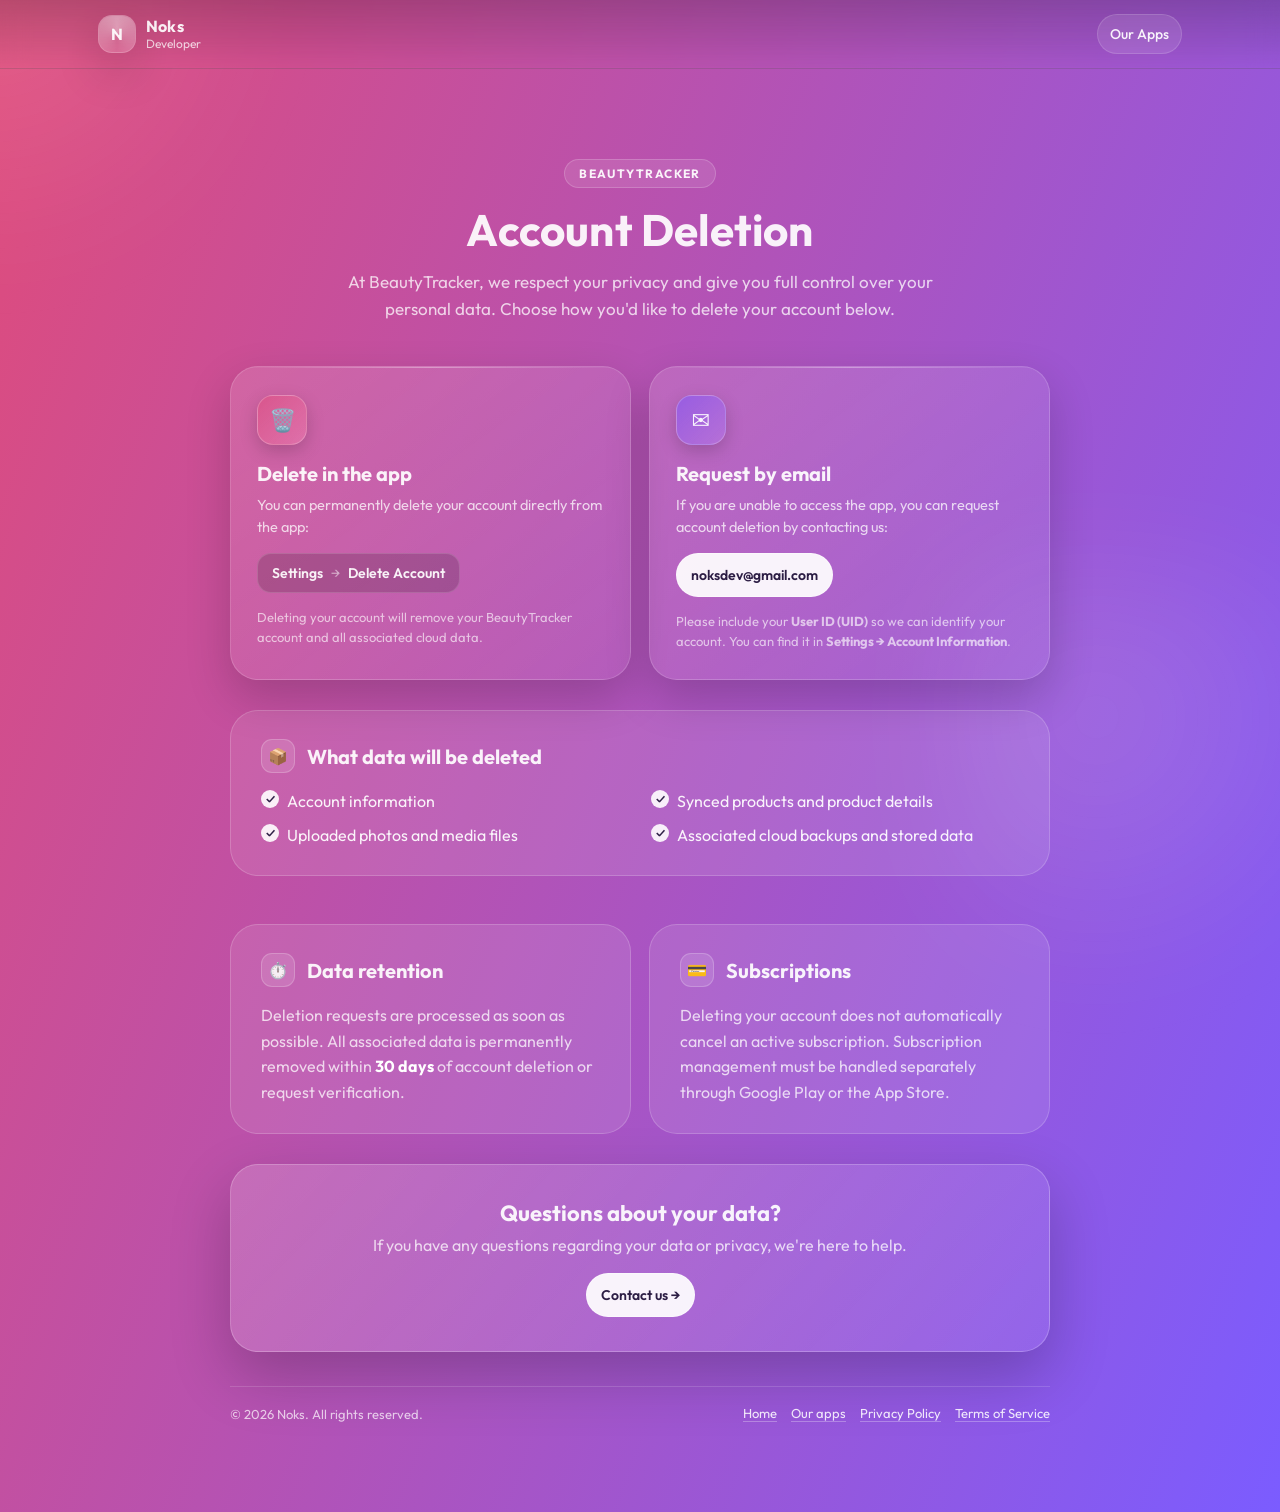
==== beautytracker/index.html @ e4716eb3 "beautytracker acc deleting info" ====
<!DOCTYPE html>
<html lang="en">
<head>
  <meta charset="utf-8">
  <meta name="viewport" content="width=device-width">
  <meta name="theme-color" content="#7A55FF">

  <link rel="preconnect" href="https://fonts.googleapis.com">
  <link rel="preconnect" href="https://fonts.gstatic.com" crossorigin>
  <link href="https://fonts.googleapis.com/css2?family=Outfit:wght@300;400;500;600;700&display=swap" rel="stylesheet">

  <link rel="stylesheet" href="../assets/styles.css">
  <title>BeautyTracker — Account Deletion</title>
</head>

<body>
  <div class="blob b1"></div>
  <div class="blob b2"></div>

<header>
  <div class="nav">
    <a class="brand" href="../index.html" aria-label="Noks Home">
      <div class="brand-badge" aria-hidden="true"><span>N</span></div>
      <div>
        <div class="brand-title">Noks</div>
        <span class="brand-sub">Developer</span>
      </div>
    </a>

    <nav class="nav-links" aria-label="Primary">
      <a class="pill" href="../index.html#apps">Our Apps</a>
    </nav>
  </div>
</header>

<main class="deletion">

  <section class="del-hero">
    <span class="del-eyebrow">BeautyTracker</span>
    <h1>Account Deletion</h1>
    <p class="del-lead">
      At BeautyTracker, we respect your privacy and give you full control over your
      personal data. Choose how you'd like to delete your account below.
    </p>
  </section>

  <div class="del-grid">

    <article class="del-card">
      <div class="del-icon" aria-hidden="true">🗑️</div>
      <h2>Delete in the app</h2>
      <p>You can permanently delete your account directly from the app:</p>
      <div class="del-path">
        <span>Settings</span>
        <span class="sep">→</span>
        <span>Delete Account</span>
      </div>
      <p class="del-note">
        Deleting your account will remove your BeautyTracker account and all associated
        cloud data.
      </p>
    </article>

    <article class="del-card">
      <div class="del-icon" aria-hidden="true">✉️</div>
      <h2>Request by email</h2>
      <p>If you are unable to access the app, you can request account deletion by contacting us:</p>
      <a class="btn btn-primary" href="mailto:noksdev@gmail.com">noksdev@gmail.com</a>
      <p class="del-note">
        Please include your <strong>User ID (UID)</strong> so we can identify your account.
        You can find it in <strong>Settings → Account Information</strong>.
      </p>
    </article>

  </div>

  <section class="del-panel">
    <h2><span class="del-mini" aria-hidden="true">📦</span> What data will be deleted</h2>
    <ul class="del-data-list">
      <li>Account information</li>
      <li>Synced products and product details</li>
      <li>Uploaded photos and media files</li>
      <li>Associated cloud backups and stored data</li>
    </ul>
  </section>

  <div class="del-row">
    <section class="del-panel">
      <h2><span class="del-mini" aria-hidden="true">⏱️</span> Data retention</h2>
      <p>
        Deletion requests are processed as soon as possible. All associated data is
        permanently removed within <span class="del-30">30 days</span> of account deletion
        or request verification.
      </p>
    </section>

    <section class="del-panel">
      <h2><span class="del-mini" aria-hidden="true">💳</span> Subscriptions</h2>
      <p>
        Deleting your account does not automatically cancel an active subscription.
        Subscription management must be handled separately through Google Play or the App Store.
      </p>
    </section>
  </div>

  <section class="del-contact">
    <h2>Questions about your data?</h2>
    <p>If you have any questions regarding your data or privacy, we're here to help.</p>
    <a class="btn btn-primary" href="mailto:noksdev@gmail.com">Contact us →</a>
  </section>

<footer>
  <div class="foot">
    <div class="small">© <span id="year"></span> Noks. All rights reserved.</div>
    <div class="small" style="display:flex; gap:14px; align-items:center; flex-wrap:wrap;">
      <a href="../index.html">Home</a>
      <a href="../index.html#apps">Our apps</a>
      <a href="../privacy.html">Privacy Policy</a>
      <a href="../terms.html">Terms of Service</a>
    </div>
  </div>
</footer>

</main>

<script>
  document.getElementById("year").textContent = new Date().getFullYear();
</script>

</body>
</html>
---- assets/styles.css ----
:root{
    --bg1:#E04B7A;
    --bg2:#7B5CFF;
    --card: rgba(255,255,255,.10);
    --card2: rgba(255,255,255,.14);
    --stroke: rgba(255,255,255,.18);
    --text: rgba(255,255,255,.92);
    --muted: rgba(255,255,255,.75);
    --shadow: 0 24px 60px rgba(0,0,0,.22);
    --shadow2: 0 18px 45px rgba(0,0,0,.18);
    --radius: 22px;
    --radius2: 28px;
    --max: 1120px;
  }
  
  *{ box-sizing:border-box; }
  html{ scroll-behavior:smooth; }
  body{
    margin:0;
    color:var(--text);
    font-family: "Outfit", system-ui, -apple-system, Segoe UI, Roboto, Arial, sans-serif;
    background: linear-gradient(110deg, var(--bg1), var(--bg2));
    min-height:100vh;
    overflow-x:hidden;
  }
  
  /* Subtle animated glow blobs */
  .blob{
    position:fixed;
    inset:auto;
    width:520px; height:520px;
    filter: blur(60px);
    opacity:.35;
    z-index:-2;
    pointer-events:none;
    transform: translate3d(0,0,0);
    animation: float 10s ease-in-out infinite;
    background: radial-gradient(circle at 30% 30%, rgba(255,255,255,.35), rgba(255,255,255,0) 55%);
  }
  .blob.b1{ left:-160px; top:-160px; animation-delay:-2s; }
  .blob.b2{ right:-180px; bottom:-180px; animation-delay:-6s; }
  @keyframes float{
    0%,100%{ transform: translate(0,0) scale(1); }
    50%{ transform: translate(18px,-12px) scale(1.05); }
  }
  
  /* Header */
  header{
    position:sticky;
    top:0;
    z-index:50;
    backdrop-filter: blur(14px);
    background: linear-gradient(to bottom, rgba(0,0,0,.18), rgba(0,0,0,0));
    border-bottom: 1px solid rgba(255,255,255,.08);
  }
  .nav{
    max-width: var(--max);
    margin:0 auto;
    padding: 14px 18px;
    display:flex;
    align-items:center;
    justify-content:space-between;
    gap:16px;
  }
  .brand{
    display:flex;
    align-items:center;
    gap:10px;
    text-decoration:none;
    color:var(--text);
  }
  .brand-badge{
    width:38px;height:38px;
    border-radius:14px;
    background: rgba(255,255,255,.14);
    border:1px solid rgba(255,255,255,.22);
    box-shadow: var(--shadow2);
    display:grid;
    place-items:center;
    position:relative;
    overflow:hidden;
  }
  .brand-badge::after{
    content:"";
    position:absolute;
    inset:-60%;
    background: conic-gradient(from 180deg, rgba(255,255,255,.0), rgba(255,255,255,.35), rgba(255,255,255,.0));
    animation: spin 5.5s linear infinite;
  }
  @keyframes spin{ to{ transform: rotate(360deg); } }
  .brand-badge span{
    position:relative;
    font-weight:700;
    letter-spacing:.2px;
  }
  .brand-title{
    font-weight:700;
    letter-spacing:.2px;
    line-height:1;
  }
  .brand-sub{
    display:block;
    font-size:12px;
    font-weight:400;
    color:var(--muted);
    margin-top:2px;
  }
  .nav-links{
    display:flex;
    align-items:center;
    gap:10px;
    flex-wrap:wrap;
    justify-content:flex-end;
  }
  .pill{
    text-decoration:none;
    color:var(--text);
    font-weight:500;
    font-size:14px;
    padding:10px 12px;
    border-radius:999px;
    background: rgba(255,255,255,.10);
    border:1px solid rgba(255,255,255,.14);
    transition: transform .18s ease, background .18s ease, border-color .18s ease;
  }
  .pill:hover{
    transform: translateY(-1px);
    background: rgba(255,255,255,.14);
    border-color: rgba(255,255,255,.22);
  }
  
  /* Layout */
  .wrap{
    max-width: var(--max);
    margin:0 auto;
    padding: 26px 18px 70px;
  }
  
  /* Hero */
  .hero{
    display:grid;
    grid-template-columns: 1fr;
    gap:24px;
    align-items:center;
    padding: 18px 0 10px;
  }
  
  .hero-card{
    border-radius: var(--radius2);
    background: linear-gradient(180deg, rgba(255,255,255,.12), rgba(255,255,255,.06));
    border: 1px solid rgba(255,255,255,.16);
    box-shadow: var(--shadow);
    overflow:hidden;
    position:relative;
  }
  
  .hero-card::before{
    content:"";
    position:absolute;
    inset:0;
    background: radial-gradient(circle at 20% 30%, rgba(255,255,255,.22), rgba(255,255,255,0) 50%);
    pointer-events:none;
  }
  
  /* Старый блок (если когда-то вернешь картинку) */
  .hero-media{
    position:relative;
    overflow:hidden;
  }
  .hero-media img{
    width:100%;
    height:auto;
    display:block;
    transform: scale(1.02);
    transition: transform .6s ease;
  }
  .hero-card:hover .hero-media img{
    transform: scale(1.05);
  }
  
  /* ВАЖНО:
     hero-copy больше НЕ даёт паддинги, когда используется hero-grid.
     (иначе лишняя “высота/сдвиг” и странная композиция) */
  .hero-copy{
    padding: 22px 22px 18px;
  }
  
  /* Common text styles */
  .kicker{
    display:inline-flex;
    align-items:center;
    gap:10px;
    font-size:13px;
    font-weight:600;
    color: rgba(255,255,255,.84);
    padding:8px 12px;
    border-radius:999px;
    border:1px solid rgba(255,255,255,.16);
    background: rgba(0,0,0,.10);
  }
  .dot{
    width:8px;height:8px;border-radius:50%;
    background: rgba(255,255,255,.85);
    box-shadow: 0 0 0 5px rgba(255,255,255,.12);
  }
  h1{
    margin:14px 0 10px;
    font-size: clamp(28px, 4vw, 44px);
    line-height:1.05;
    letter-spacing:.2px;
  }
  .lead{
    margin:0;
    color:var(--muted);
    font-size:16px;
    line-height:1.45;
    max-width: 56ch;
  }
  .hero-actions{
    display:flex;
    gap:12px;
    flex-wrap:wrap;
    margin-top:16px;
   
  }
  .btn{
    display:inline-flex;
    align-items:center;
    justify-content:center;
    gap:10px;
    padding: 12px 14px;
    border-radius: 999px;
    font-weight:600;
    font-size:14px;
    text-decoration:none;
    cursor:pointer;
    border: 1px solid rgba(255,255,255,.16);
    transition: transform .16s ease, filter .16s ease, background .16s ease, border-color .16s ease;
    user-select:none;
    will-change: transform;
  }
  .btn-primary{
    background: rgba(255,255,255,.92);
    color: rgba(35, 20, 60, .96);
    border-color: rgba(255,255,255,.40);
  }
  .btn-primary:hover{ transform: translateY(-1px); filter: brightness(.98); }
  .btn-ghost{
    background: rgba(255,255,255,.10);
    color: var(--text);
  }
  .btn-ghost:hover{
    transform: translateY(-1px);
    background: rgba(255,255,255,.14);
    border-color: rgba(255,255,255,.22);
  }
  
  /* (старое) Right side: small feature cards — можно удалить, но оставляю чтобы не ломать если где-то используется */
  .side{
    display:flex;
    flex-direction:column;
    gap:14px;
  }
  .mini{
    border-radius: var(--radius);
    background: rgba(255,255,255,.10);
    border:1px solid rgba(255,255,255,.14);
    padding:16px 16px;
    box-shadow: var(--shadow2);
    position:relative;
    overflow:hidden;
    transform: translateZ(0);
  }
  .mini::after{
    content:"";
    position:absolute;
    right:-40px; top:-40px;
    width:140px; height:140px;
    background: radial-gradient(circle at 30% 30%, rgba(255,255,255,.22), rgba(255,255,255,0) 60%);
    filter: blur(2px);
    opacity:.9;
  }
  .mini h3{
    margin:0 0 6px;
    font-size:16px;
    letter-spacing:.2px;
  }
  .mini p{
    margin:0;
    color:var(--muted);
    font-size:14px;
    line-height:1.45;
  }
  
  /* Section */
  section{
    margin-top: 30px;
  }
  .section-head{
    display:flex;
    align-items:flex-end;
    justify-content:space-between;
    gap:14px;
    margin-bottom: 14px;
  }
  .section-head h2{
    margin:0;
    font-size: 22px;
    letter-spacing:.2px;
  }
  .section-head .hint{
    color:var(--muted);
    font-size:14px;
    max-width: 60ch;
  }
  
  /* Apps grid */
  .apps{
    display:grid;
    grid-template-columns: repeat(2, 1fr);
    gap:16px;
  }
  .app{
    border-radius: var(--radius2);
    background: linear-gradient(180deg, rgba(255,255,255,.12), rgba(255,255,255,.07));
    border: 1px solid rgba(255,255,255,.16);
    box-shadow: var(--shadow2);
    padding:22px;
    display:flex;
    gap:18px;
    align-items:flex-start;
    transition: transform .22s cubic-bezier(0.34, 1.56, 0.64, 1),
                background .22s ease,
                border-color .22s ease,
                box-shadow .22s ease;
    position:relative;
    overflow:hidden;
    min-height: 160px;
  }
  .app::before{
    content:"";
    position:absolute;
    inset:0;
    background: radial-gradient(circle at 15% 20%, rgba(255,255,255,.20), rgba(255,255,255,0) 50%);
    opacity:.75;
    pointer-events:none;
  }
  /* subtle shine on hover */
  .app::after{
    content:"";
    position:absolute;
    inset:0;
    background: linear-gradient(135deg, rgba(255,255,255,.10) 0%, rgba(255,255,255,0) 60%);
    opacity:0;
    transition: opacity .22s ease;
    pointer-events:none;
  }
  .app:hover{
    transform: translateY(-5px) scale(1.015);
    background: linear-gradient(180deg, rgba(255,255,255,.18), rgba(255,255,255,.10));
    border-color: rgba(255,255,255,.28);
    box-shadow: 0 28px 64px rgba(0,0,0,.28);
  }
  .app:hover::after{
    opacity:1;
  }
  .app:hover .app-icon{
    transform: scale(1.18) rotate(-3deg);
  }
  .app-icon{
    width:66px;height:66px;
    border-radius: 18px;
    background: rgba(255,255,255,.10);
    border:1px solid rgba(255,255,255,.16);
    flex:0 0 auto;
    overflow:hidden;
    display:grid;
    place-items:center;
    position:relative;
    z-index:1;
    transition: transform .22s cubic-bezier(0.34, 1.56, 0.64, 1);
  }
  .app-icon img{
    width:100%;
    height:100%;
    object-fit:cover;
    display:block;
  }
  .app-body{
    position:relative;
    z-index:1;
    flex:1 1 auto;
    min-width: 0;
  }
  .app-title{
    margin:0 0 4px;
    font-size:16px;
    letter-spacing:.2px;
    display:flex;
    align-items:center;
    gap:8px;
    flex-wrap:wrap;
  }
  .badge{
    font-size:12px;
    font-weight:600;
    padding:4px 10px;
    border-radius:999px;
    border:1px solid rgba(255,255,255,.16);
    background: rgba(0,0,0,.10);
    color: rgba(255,255,255,.85);
  }
  .app-desc{
    margin:0 0 10px;
    color:var(--muted);
    font-size:14px;
    line-height:1.45;
    overflow:hidden;
    display:-webkit-box;
    -webkit-line-clamp: 3;
    -webkit-box-orient: vertical;
  }
  .store-row{
    display:flex;
    align-items:center;
    gap:10px;
    flex-wrap:wrap;
  }
  
  /* "Google Play" button look */
  .gp{
    display:inline-flex;
    align-items:center;
    gap:2px;
    padding:10px 12px;
    border-radius: 14px;
    text-decoration:none;
    color: var(--text);
    background: rgba(255,255,255,.10);
    border:1px solid rgba(255,255,255,.16);
    transition: transform .16s ease, background .16s ease, border-color .16s ease;
    font-weight:600;
    font-size:14px;
  }
  .gp:hover{
    transform: translateY(-1px);
    background: rgba(255,255,255,.14);
    border-color: rgba(255,255,255,.22);
  }
  .gp svg{ flex:0 0 auto; }

  .app-learn-more {
    font-size: 13px;
    font-weight: 600;
    color: rgba(255,255,255,.70);
    text-decoration: none;
    transition: color .18s ease;
  }
  .app-learn-more:hover {
    color: rgba(255,255,255,1);
  }
  
  /* Footer */
  footer{
    margin-top: 34px;
    padding-top: 18px;
    border-top: 1px solid rgba(255,255,255,.14);
    color: rgba(255,255,255,.75);
  }
  .foot{
    display:flex;
    justify-content:space-between;
    gap:12px;
    flex-wrap:wrap;
    align-items:center;
  }
  .foot a{
    color: rgba(255,255,255,.86);
    text-decoration:none;
    border-bottom: 1px solid rgba(255,255,255,.28);
    transition: border-color .16s ease, opacity .16s ease, transform .16s ease;
  }
  .foot a:hover{
    border-color: rgba(255,255,255,.70);
    transform: translateY(-1px);
  }
  .small{
    font-size:13px;
    color: rgba(255,255,255,.70);
  }
  
  /* Reveal animations */
  .reveal{
    opacity: 0;
    will-change: opacity, transform;
    transition:
      opacity  0.75s cubic-bezier(0.22, 1, 0.36, 1),
      transform 0.75s cubic-bezier(0.22, 1, 0.36, 1);
  }
  /* default: slide up */
  .reveal:not([data-reveal]),
  .reveal[data-reveal="up"] {
    transform: translateY(36px);
  }
  .reveal[data-reveal="left"]  { transform: translateX(-36px); }
  .reveal[data-reveal="right"] { transform: translateX(36px); }
  .reveal[data-reveal="scale"] { transform: scale(0.93) translateY(18px); }
  .reveal[data-reveal="fade"]  { transform: none; }

  .reveal.show{
    opacity: 1;
    transform: none;
  }
  
  /* -------------------------------------------------------
     HERO GRID (NEW)
     ------------------------------------------------------- */
  
  /* Когда hero-copy используется как hero-grid — убираем старые паддинги */
  .hero-copy.hero-grid{
    padding: 38px 34px 34px;
  }
  
  /* Основная сетка */
  .hero-grid{
    display:grid;
    grid-template-columns: 1fr 320px; /* компактнее справа */
    gap: 26px;
    align-items: center;
    min-height: 320px;
  }
  
  .hero-text{ min-width:0; }
  
  /* Правый кластер */
  .hero-visual{
    position: relative;
    min-height: 260px;
    display:flex;
    align-items: center;
    flex-direction: column;
   /*  align-items: flex-end; */ /* выравниваем по правой линии */
    justify-content: center;
    padding-right: 6px;    /* чтобы не липло к бордеру hero */
  }
  
  /* Большой рейтинг — делаем “дороже” и компактнее */
  .rating-orb{
    width: 290px;
    max-width: 100%;
    border-radius: 28px; /* вместо 999px */
    border: none;
    padding: 18px 18px 16px;
    background: transparent;
   /* background: rgba(255,255,255,.10);*/
   /* border: 1px solid rgba(255,255,255,.16);*/
   /* box-shadow: 0 18px 45px rgba(0,0,0,.16);*/
    position: relative;
    overflow: hidden;
  }
  
  .rating-orb::before{
    content:"";
    position:absolute;
    inset:-20%;
    background: radial-gradient(circle at 30% 25%, rgba(255,255,255,.22), rgba(255,255,255,0) 58%);
   /* opacity:.85;*/
    opacity: .0;
  }
  
  .orb-top{
    position:relative;
    display:flex;
    align-items: baseline;
    gap: 10px;
  }
  .orb-star{ font-size: 20px; line-height:1; }
  .orb-score{
    font-size: 52px;
    font-weight: 750;
    line-height: 1;
    letter-spacing: .2px;
  }
  .orb-caption{
    position:relative;
    margin-top: 6px;
    font-size: 13px;
    font-weight: 650;
    color: rgba(255,255,255,.88);
    text-transform: lowercase;
  }
  .orb-sub{
    position:relative;
    margin-top: 8px;
    font-size: 13.5px;
    line-height: 1.35;
    color: var(--muted);
  }
  
  /* Floating icons — делаем круглыми и “decorative”, а не как кнопки */
  .float-icon{
    position:absolute;
    display:grid;
    place-items:center;
    width: 52px;
    height: 52px;
    border-radius: 999px;
    background: rgba(255,255,255,.08);
    border: 1px solid rgba(255,255,255,.14);
    box-shadow: 0 18px 40px rgba(0,0,0,.16);
    backdrop-filter: blur(10px);
    font-size: 22px;
    opacity: .9;
    animation: floaty 7s ease-in-out infinite;
  }
  
  .fi1{ right: 6px; top: 12px; animation-delay: -1.2s; }
  .fi2{ right: 44px; top: 98px; width: 58px; height: 58px; font-size: 24px; animation-delay: -3.1s; }
  
  @keyframes floaty{
    0%,100%{ transform: translateY(0); }
    50%{ transform: translateY(-10px); }
  }
  
  /* Reviews — меньше ширина, меньше “веса”, больше иерархии */
  .micro-reviews{
    margin-top: 14px;
    display:grid;
    gap: 10px;
    width: 290px;
    max-width: 100%;
  }
  
  .review{
    padding: 12px 14px;
    border-radius: 20px;
    background: rgba(255,255,255,.07);
    border: 1px solid rgba(255,255,255,.12);
    box-shadow: 0 18px 40px rgba(0,0,0,.14);
  }
  
  .stars{
    font-size: 12px;
    letter-spacing: 1px;
    color: rgba(255,255,255,.92);
    opacity: .85;
  }
  
  .review .text{
    margin-top: 6px;
    font-size: 13px;
    color: rgba(255,255,255,.82);
  }
  
  /* Второй отзыв менее заметный — чтобы не конкурировал с 4.8 */
  .micro-reviews .review:last-child{
    opacity: .88;
    transform: translateY(2px);
  }
  
  /* Responsive */
  @media (max-width: 980px){
    .apps{ grid-template-columns: 1fr; }
    .nav{ padding: 12px 14px; }
  }
  
  /* Mobile: stack visual under text */
  @media (max-width: 860px){
    .hero-grid{
      grid-template-columns: 1fr;
      padding: 30px 22px 22px;
      min-height: unset;
        align-items: start;
    }
  
    .hero-copy.hero-grid{
      padding: 30px 22px 22px;
    }
  
    .hero-visual{
      min-height: 220px;
      align-items: stretch;
      padding-right: 0;
    }
  
    .rating-orb, .micro-reviews{
      width: 100%;
    }
  
    .fi1{ right: 10px; top: -8px; }
    .fi2{ right: 44px; top: 80px; }
  }

  /* ===== Review avatar ===== */

.review-head{
  display:flex;
  align-items:center;
  gap:10px;
  margin-bottom:8px;
}

.avatar{
  width:36px;
  height:36px;
  border-radius:50%;
  object-fit:cover;

  /* стеклянный стиль */
  border:1px solid rgba(255,255,255,.28);
  box-shadow: 0 6px 16px rgba(0,0,0,.18);
  background: rgba(255,255,255,.2);
}

.review-meta{
  display:flex;
  flex-direction:column;
  line-height:1.1;
}

.review-meta .stars{
  font-size:12px;
  letter-spacing:1px;
}

.review-meta .name{
  font-size:12px;
  color: rgba(255,255,255,.75);
}

.avatar-fallback{
  display:grid;
  place-items:center;
  font-weight:700;
  font-size:14px;
  color: rgba(255,255,255,.9);
  background: linear-gradient(135deg, rgba(255,255,255,.35), rgba(255,255,255,.15));
}

/* ===== Reviews slider (no markup change) ===== */

.micro-reviews{
  position: relative;
}

/* все отзывы скрыты */
.micro-reviews .review{
  display: none;
  animation: fadeIn .45s ease;
}

/* показываем только активный */
.micro-reviews .review.is-active{
  display: block;
}

@keyframes fadeIn{
  from{
    opacity: 0;
    transform: translateY(6px);
  }
  to{
    opacity: 1;
    transform: translateY(0);
  }
}

.reviews-dots{
  align-self: center; /* игнорирует flex-end родителя */
  display: flex;
  justify-content: center;
  gap: 8px;
  margin-top: 18px;
}

.reviews-dots .dot{
  width: 7px;
  height: 7px;
  border-radius: 999px;
  border: none;
  background: rgba(255,255,255,.3);
  cursor: pointer;
  transition: all .2s ease;
}

.reviews-dots .dot.is-active{
  width: 18px;
  background: rgba(255,255,255,.75);
}


  /* =========================
   RATING COMPONENT (TESTABLE)
   ========================= */

.rating-block{
  display: flex;
  flex-direction: column;
  align-items: center;      /* ← ЦЕНТРИРОВАНИЕ */
  text-align: center;
  gap: 4px;
  position: relative;
}

.rating-block::before {
  content: "";
  position: absolute;
  inset: -48px;
  background: radial-gradient(
    circle,
    rgba(255, 255, 255, 0.22),
    rgba(255, 255, 255, 0) 65%
  );
  filter: blur(20px);
  z-index: -1;
}


/* большая цифра */
.rating-score{
  font-size: 72px;          /* ← БОЛЬШАЯ */
  font-weight: 800;
  line-height: 1;
  letter-spacing: .5px;
}

/* ряд эмоджи-звёзд */
.rating-stars{
  display: flex;
  gap: 2px;
  font-size: 32px;
  line-height: 1;
}

/* подпись */
.rating-sub{
  margin-top: 4px;
  font-size: 14px;
  color: rgba(255,255,255,.75);
  max-width: 24ch;
}

.hero-grid--single{
  grid-template-columns: 1fr;
  padding: 30px 22px 22px;


}

/* ===== Reviews: stack + nicer transition ===== */

.micro-reviews{
  position: relative;
  border-radius: 22px; /* чтобы фантомы совпадали по форме */
}

/* два "фантома" сзади — создают ощущение стека */
.micro-reviews::before,
.micro-reviews::after{
  content:"";
  position:absolute;
  inset:0;
  border-radius: 22px;
  background: rgba(255,255,255,.05);
  border: 1px solid rgba(255,255,255,.10);
  box-shadow: 0 18px 40px rgba(0,0,0,.10);
  pointer-events:none;
  z-index: 0;
}

.micro-reviews::before{
  transform: translate(10px, 10px);
  opacity: .35;
  filter: blur(.2px);
}

.micro-reviews::after{
  transform: translate(20px, 20px);
  opacity: .20;
  filter: blur(.4px);
}

/* карточки остаются в DOM, но красиво анимируются */
.micro-reviews .review{
  display: block;              /* важно: больше НЕ display:none */
  position: absolute;          /* чтобы все отзывы были "на одном месте" */
  inset: 0;
  z-index: 2;
  opacity: 0;
  transform: translateY(10px) scale(.99);
  transition: opacity .45s ease, transform .45s ease, filter .45s ease;
  pointer-events: none;
  filter: blur(2px);

  /* чтобы watermark-кавычка не вылезала */
  overflow: hidden;
}

/* активный отзыв */
.micro-reviews .review.is-active{
  opacity: 1;
  transform: translateY(0) scale(1);
  pointer-events: auto;
  filter: blur(0);
}

/* watermark-кавычка (добавляет "дорогой" визуал) */
.micro-reviews .review::before{
  content: "“";
  position: absolute;
  top: -10px;
  right: 14px;
  font-size: 84px;
  font-weight: 800;
  line-height: 1;
  opacity: .10;
  pointer-events: none;
}

/* контейнер должен иметь высоту (иначе absolute-элементы не дают высоту) */
.micro-reviews{
  min-height: 170px; /* подстрой под свой дизайн */
}

/* ===== Dots progress (timeline) ===== */

.reviews-dots .dot{
  position: relative;
  overflow: hidden;
}

/* бегущая "заливка" внутри активной точки */
.reviews-dots .dot.is-active::after{
  content:"";
  position:absolute;
  inset: 0;
  background: rgba(255,255,255,.75);
  transform: scaleX(0);
  transform-origin: left;
  animation: dotFill var(--dotDur, 3500ms) linear forwards;
}

/* чтобы сохранялась твоя вытянутая активная точка */
.reviews-dots .dot.is-active{
  overflow: hidden;
}

@keyframes dotFill{
  to{ transform: scaleX(1); }
}


/* =============================================
   REVIEWS CAROUSEL
   ============================================= */

.reviews-section {
  margin-top: 50px;
}

/* Outer container — позиционирует кнопки поверх карусели */
.carousel-outer {
  position: relative;
  padding: 0 52px;
}

/* Обёртка трека — без маски, тени не обрезаются */
.carousel-wrapper {
  padding: 48px 0 90px;
}

/* Трек — контейнер для карточек */
.carousel-track {
  position: relative;
  height: 250px;
  display: flex;
  align-items: center;
  justify-content: center;
}

/* ── Карточка отзыва ── */
.r-card {
  position: absolute;
  left: 50%;
  top: 50%;
  width: 340px;
  max-width: calc(100vw - 130px);
  display: flex;
  flex-direction: column;

  background: linear-gradient(160deg, rgba(255,255,255,.18) 0%, rgba(255,255,255,.08) 100%);
  border: 1px solid rgba(255,255,255,.20);
  border-radius: 26px;
  padding: 26px 24px 22px;
  box-shadow: 0 20px 50px rgba(0,0,0,.20);
  overflow: hidden;

  transition:
    transform 0.60s cubic-bezier(0.34, 1.10, 0.64, 1),
    opacity   0.55s ease,
    box-shadow 0.55s ease,
    filter    0.55s ease;

  will-change: transform, opacity, filter;
  cursor: default;
  user-select: none;
}

/* Внутренний блик */
.r-card::before {
  content: "";
  position: absolute;
  inset: 0;
  background: radial-gradient(ellipse at 22% 12%, rgba(255,255,255,.22) 0%, transparent 58%);
  pointer-events: none;
  border-radius: inherit;
}

/* Декоративная кавычка */
.r-card::after {
  content: "\201C";
  position: absolute;
  top: -4px;
  right: 14px;
  font-size: 110px;
  font-weight: 800;
  line-height: 1;
  color: rgba(255,255,255,.07);
  pointer-events: none;
}

/* ── Позиции карточек (data-offset устанавливается JS) ── */

/* Центральная — активная */
.r-card[data-offset="0"] {
  transform: translate(-50%, -50%) scale(1);
  opacity: 1;
  z-index: 5;
  box-shadow:
    0 32px 80px rgba(0,0,0,.28),
    0 0 0 1px rgba(255,255,255,.28),
    0 0 50px rgba(255,255,255,.07);
  filter: blur(0);
}

/* ±1 */
.r-card[data-offset="1"] {
  transform: translate(calc(-50% + 310px), -50%) scale(0.83);
  opacity: 0.52;
  z-index: 3;
  filter: blur(0.6px);
}
.r-card[data-offset="-1"] {
  transform: translate(calc(-50% - 310px), -50%) scale(0.83);
  opacity: 0.52;
  z-index: 3;
  filter: blur(0.6px);
}

/* ±2 — скрыты, чтобы не выходить за пределы контейнера */
.r-card[data-offset="2"],
.r-card[data-offset="-2"] {
  opacity: 0;
  pointer-events: none;
  transform: translate(-50%, -50%) scale(0.65);
}

/* Скрытые (вне диапазона -2..+2) */
.r-card:not([data-offset="0"]):not([data-offset="1"]):not([data-offset="-1"]):not([data-offset="2"]):not([data-offset="-2"]) {
  opacity: 0;
  pointer-events: none;
  transform: translate(-50%, -50%) scale(0.55);
}

/* ── Содержимое карточки ── */

.r-stars {
  font-size: 18px;
  letter-spacing: 3px;
  color: #FFD055;
  margin-bottom: 12px;
  text-shadow: 0 0 12px rgba(255, 208, 85, .45);
}

.r-text {
  margin: 0 0 18px;
  font-size: 13.5px;
  line-height: 1.58;
  color: rgba(255,255,255,.87);
  flex: 1;
}

.r-author {
  display: flex;
  align-items: center;
  gap: 11px;
  padding-top: 14px;
  border-top: 1px solid rgba(255,255,255,.10);
  margin-top: auto;
}

.r-avatar {
  width: 38px;
  height: 38px;
  border-radius: 50%;
  display: grid;
  place-items: center;
  font-weight: 700;
  font-size: 15px;
  color: #fff;
  flex: 0 0 auto;
  border: 1.5px solid rgba(255,255,255,.28);
  box-shadow: 0 4px 12px rgba(0,0,0,.18);
}

.r-info {
  display: flex;
  flex-direction: column;
  gap: 2px;
}

.r-name {
  font-size: 14px;
  font-weight: 600;
  color: rgba(255,255,255,.92);
}

.r-app {
  font-size: 12px;
  color: rgba(255,255,255,.55);
}

/* ── Кнопки навигации ── */

.carousel-btn {
  position: absolute;
  top: 50%;
  transform: translateY(-50%);
  width: 44px;
  height: 44px;
  border-radius: 50%;
  border: 1px solid rgba(255,255,255,.22);
  background: rgba(255,255,255,.12);
  color: rgba(255,255,255,.90);
  cursor: pointer;
  display: grid;
  place-items: center;
  backdrop-filter: blur(12px);
  z-index: 10;
  transition:
    transform .20s cubic-bezier(0.34, 1.4, 0.64, 1),
    background .18s ease,
    border-color .18s ease,
    box-shadow .18s ease;
}

.carousel-btn:hover {
  background: rgba(255,255,255,.22);
  border-color: rgba(255,255,255,.40);
  transform: translateY(-50%) scale(1.10);
  box-shadow: 0 8px 24px rgba(0,0,0,.22);
}

.carousel-btn:active {
  transform: translateY(-50%) scale(0.96);
}

.carousel-prev { left: 0; }
.carousel-next { right: 0; }

/* ── Индикаторные точки ── */

.carousel-dots-row {
  display: flex;
  justify-content: center;
  gap: 8px;
  margin-top: -58px; /* подтягиваем в область тени карточки */
  position: relative;
  z-index: 6; /* выше карточек, ниже кнопок */
}

.cdot {
  width: 8px;
  height: 8px;
  border-radius: 999px;
  border: none;
  background: rgba(255,255,255,.28);
  cursor: pointer;
  padding: 0;
  position: relative;
  overflow: hidden;
  transition: width .30s cubic-bezier(0.34, 1.2, 0.64, 1), background .25s ease;
}

.cdot.cdot-active {
  width: 26px;
  background: rgba(255,255,255,.50);
}

/* Прогресс-заливка активной точки */
.cdot.cdot-active::after {
  content: "";
  position: absolute;
  inset: 0;
  background: rgba(255,255,255,.90);
  transform: scaleX(0);
  transform-origin: left;
  animation: cdotFill 3000ms linear forwards;
}

@keyframes cdotFill {
  to { transform: scaleX(1); }
}

/* ── Адаптив ── */

@media (max-width: 860px) {
  .carousel-outer { padding: 0 46px; }

  .r-card[data-offset="1"] {
    transform: translate(calc(-50% + 260px), -50%) scale(0.82);
    opacity: 0.45;
  }
  .r-card[data-offset="-1"] {
    transform: translate(calc(-50% - 260px), -50%) scale(0.82);
    opacity: 0.45;
  }
  .r-card[data-offset="2"],
  .r-card[data-offset="-2"] {
    opacity: 0;
    pointer-events: none;
  }
}

@media (max-width: 560px) {
  .carousel-outer { padding: 0 40px; }
  .carousel-wrapper { padding: 36px 0 28px; }
  .carousel-track { height: 270px; }

  .r-card {
    width: calc(100vw - 100px);
    max-width: 320px;
    padding: 22px 18px 18px;
  }

  .r-card[data-offset="1"] {
    transform: translate(calc(-50% + 200px), -50%) scale(0.80);
    opacity: 0.35;
  }
  .r-card[data-offset="-1"] {
    transform: translate(calc(-50% - 200px), -50%) scale(0.80);
    opacity: 0.35;
  }

  .carousel-btn { width: 38px; height: 38px; }
}

/* =============================================
   HERO FLOATING CLUSTER
   ============================================= */

.float-cluster {
  position: relative;
  width: 270px;
  height: 250px;
  flex: 0 0 auto;
}

/* Sparkle частицы */
.sp {
  position: absolute;
  line-height: 1;
  pointer-events: none;
  animation: spDrift 5s ease-in-out infinite, spFade 5s ease-in-out infinite;
}

@keyframes spDrift {
  0%, 100% { transform: translateY(0) rotate(0deg); }
  50%       { transform: translateY(-10px) rotate(15deg); }
}

@keyframes spFade {
  0%, 100% { opacity: .25; }
  50%       { opacity: .85; }
}

/* Размеры, позиции, задержки */
.sp-1 { font-size: 26px; top: 8px;  left: 10px;  color: #FFD055; animation-delay: 0s;     animation-duration: 5.5s; }
.sp-2 { font-size: 14px; top: 20px; right: 18px; color: #fff;    animation-delay: -1.2s;  animation-duration: 4.8s; }
.sp-3 { font-size: 10px; top: 50%;  left: 4px;   color: #FFD055; animation-delay: -2.8s;  animation-duration: 6.2s; }
.sp-4 { font-size: 20px; bottom: 18px; left: 14px; color: #fff;  animation-delay: -0.6s;  animation-duration: 5.0s; }
.sp-5 { font-size: 13px; bottom: 10px; right: 12px; color: #FFD055; animation-delay: -3.5s; animation-duration: 4.5s; }
.sp-6 { font-size: 8px;  top: 30px; left: 42%;   color: #fff;    animation-delay: -4.2s;  animation-duration: 6.8s; }
.sp-7 { font-size: 18px; top: 12px; right: 46px; color: #FFD055; animation-delay: -1.8s;  animation-duration: 5.2s; }
.sp-8 { font-size: 9px;  bottom: 35px; right: 6px; color: #fff;  animation-delay: -5s;    animation-duration: 4.2s; }

@keyframes fcFloat {
  0%, 100% { transform: translateY(0px); }
  50%       { transform: translateY(-11px); }
}

@keyframes fcFloatCenter {
  0%, 100% { transform: translate(-50%, -50%) translateY(0px); }
  50%       { transform: translate(-50%, -50%) translateY(-11px); }
}

/* Рейтинг-бейдж в центре поверх иконок */
.fc-badge {
  position: absolute;
  top: 50%;
  left: 50%;
  background: linear-gradient(
    160deg,
    rgba(255,255,255,.34) 0%,
    rgba(255,228,130,.10) 52%,
    rgba(255,255,255,.16) 100%
  );
  border: 1px solid rgba(255,255,255,.44);
  border-radius: 26px;
  backdrop-filter: blur(28px);
  -webkit-backdrop-filter: blur(28px);
  padding: 18px 28px 20px;
  display: flex;
  flex-direction: column;
  align-items: center;
  gap: 4px;
  box-shadow:
    0 24px 64px rgba(0,0,0,.38),
    0 0 0 1px rgba(255,255,255,.18) inset,
    0 2px 0 rgba(255,255,255,.44) inset;
  white-space: nowrap;
  z-index: 6;
  animation: fcFloatCenter 6s ease-in-out infinite;
  animation-delay: -2.5s;
  overflow: hidden;
}

/* Shimmer-пробег поверх карточки */
.fc-badge::after {
  content: "";
  position: absolute;
  inset: 0;
  background: linear-gradient(
    108deg,
    transparent 25%,
    rgba(255,255,255,.20) 50%,
    transparent 75%
  );
  clip-path: inset(0 round 26px);
  transform: translateX(-120%);
  animation: shimmerSweep 4.5s ease-in-out infinite;
  animation-delay: -0.5s;
  pointer-events: none;
}

@keyframes shimmerSweep {
  0%   { transform: translateX(-120%); opacity: 0; }
  15%  { opacity: 1; }
  85%  { opacity: 1; }
  100% { transform: translateX(220%); opacity: 0; }
}

/* Ореол — отдельный элемент, чтобы не конфликтовать с overflow:hidden на бейдже */
.fc-halo {
  position: absolute;
  top: 50%;
  left: 50%;
  transform: translate(-50%, -50%);
  width: 210px;
  height: 160px;
  background: radial-gradient(circle,
    rgba(255,255,255,.24) 0%,
    rgba(255,208,85,.14) 45%,
    transparent 70%
  );
  filter: blur(18px);
  z-index: 5;
  pointer-events: none;
  border-radius: 50%;
  animation: haloBreath 4s ease-in-out infinite;
  animation-delay: -2.5s;
}

@keyframes haloBreath {
  0%, 100% { opacity: .85; transform: translate(-50%, -50%) scale(1); }
  50%       { opacity: 1;   transform: translate(-50%, -50%) scale(1.12); }
}

.fc-label {
  font-size: 10px;
  font-weight: 600;
  letter-spacing: 1.8px;
  text-transform: uppercase;
  color: rgba(255,255,255,.50);
  margin-bottom: 2px;
}

.fc-divider {
  width: 44px;
  height: 1px;
  background: linear-gradient(90deg, transparent, rgba(255,208,85,.55), transparent);
  margin: 3px 0 1px;
}

.fc-score {
  font-size: 56px;
  font-weight: 900;
  line-height: 1;
  letter-spacing: -2px;
  text-shadow: 0 2px 24px rgba(255,255,255,.28);
}

.fc-stars {
  font-size: 17px;
  letter-spacing: 4px;
  color: #FFD055;
  text-shadow:
    0 0 8px  rgba(255,208,85,.80),
    0 0 24px rgba(255,208,85,.50);
  animation: starsGlow 3.5s ease-in-out infinite;
}

@keyframes starsGlow {
  0%, 100% {
    text-shadow: 0 0 8px rgba(255,208,85,.80), 0 0 24px rgba(255,208,85,.50);
  }
  50% {
    text-shadow: 0 0 14px rgba(255,208,85,1), 0 0 40px rgba(255,208,85,.70);
  }
}

.fc-sub {
  font-size: 11px;
  color: rgba(255,255,255,.60);
  font-weight: 500;
  letter-spacing: .4px;
  margin-top: 1px;
}

/* Адаптив — центрируем кластер на мобилке */
@media (max-width: 860px) {
  .hero-visual {
    align-items: center;
  }

  .float-cluster {
    width: 240px;
    height: 220px;
  }

  .fc-1 { width: 82px; height: 82px; }
  .fc-2 { width: 70px; height: 70px; }
  .fc-3 { width: 74px; height: 74px; }
  .fc-4 { width: 66px; height: 66px; }
}

/* =============================================
   NAV ACCENT PILL
   ============================================= */

.pill-accent {
  background: rgba(255,255,255,.18);
  border-color: rgba(255,255,255,.28);
  font-weight: 600;
}
.pill-accent:hover {
  background: rgba(255,255,255,.26);
  border-color: rgba(255,255,255,.40);
}

/* =============================================
   STATS BAR
   ============================================= */

.stats-bar {
  display: flex;
  align-items: center;
  justify-content: space-around;
  background: linear-gradient(180deg, rgba(255,255,255,.10), rgba(255,255,255,.06));
  border: 1px solid rgba(255,255,255,.14);
  border-radius: var(--radius2);
  box-shadow: var(--shadow2);
  padding: 22px 28px;
  margin-top: 14px;
  gap: 0;
}

.stat-item {
  flex: 1;
  display: flex;
  flex-direction: column;
  align-items: center;
  gap: 5px;
  text-align: center;
}

.stat-num {
  font-size: 26px;
  font-weight: 800;
  line-height: 1;
  letter-spacing: -.5px;
  color: var(--text);
}

.stat-label {
  font-size: 12px;
  color: var(--muted);
  font-weight: 500;
  letter-spacing: .2px;
}

.stat-sep {
  width: 1px;
  height: 38px;
  background: rgba(255,255,255,.14);
  flex: 0 0 auto;
}

/* =============================================
   ABOUT
   ============================================= */

.about-grid {
  display: grid;
  grid-template-columns: 1fr 1fr;
  gap: 28px;
  align-items: start;
}

.about-lead {
  font-size: 20px;
  font-weight: 600;
  line-height: 1.35;
  margin: 0 0 14px;
}

.about-body {
  font-size: 15px;
  line-height: 1.65;
  color: var(--muted);
  margin: 0;
}

.about-values {
  display: flex;
  flex-direction: column;
  gap: 12px;
}

.value-card {
  background: linear-gradient(145deg, rgba(255,255,255,.12), rgba(255,255,255,.06));
  border: 1px solid rgba(255,255,255,.16);
  border-radius: var(--radius);
  padding: 18px 20px;
  display: flex;
  align-items: center;
  gap: 16px;
  box-shadow: var(--shadow2);
  transition: transform .2s ease, background .2s ease, border-color .2s ease;
  position: relative;
  overflow: hidden;
}

/* top shimmer line */
.value-card::before {
  content: "";
  position: absolute;
  inset: 0 0 auto 0;
  height: 1px;
  background: linear-gradient(90deg, transparent, rgba(255,255,255,.35), transparent);
}

.value-card:hover {
  transform: translateX(4px);
  background: linear-gradient(145deg, rgba(255,255,255,.16), rgba(255,255,255,.08));
  border-color: rgba(255,255,255,.24);
}

/* Icon orb */
.value-icon {
  width: 42px;
  height: 42px;
  border-radius: 14px;
  flex: 0 0 auto;
  display: grid;
  place-items: center;
  font-size: 17px;
  border: 1px solid rgba(255,255,255,.22);
  backdrop-filter: blur(6px);
  box-shadow: 0 4px 14px rgba(0,0,0,.18);
}

/* Per-card accent colors */
.value-card:nth-child(1) .value-icon {
  background: linear-gradient(135deg, rgba(122, 85, 255, .55), rgba(180, 130, 255, .35));
}
.value-card:nth-child(2) .value-icon {
  background: linear-gradient(135deg, rgba(224, 75, 122, .55), rgba(255, 140, 180, .35));
}
.value-card:nth-child(3) .value-icon {
  background: linear-gradient(135deg, rgba(60, 170, 255, .55), rgba(120, 210, 255, .35));
}

.value-title {
  font-size: 14px;
  font-weight: 700;
  margin-bottom: 3px;
  letter-spacing: .1px;
}

.value-body {
  font-size: 13px;
  color: var(--muted);
  line-height: 1.45;
}

/* =============================================
   WORK WITH US (COLLAB)
   ============================================= */

.collab-card {
  background: linear-gradient(135deg, rgba(255,255,255,.16) 0%, rgba(255,255,255,.07) 100%);
  border: 1px solid rgba(255,255,255,.22);
  border-radius: var(--radius2);
  box-shadow: var(--shadow);
  padding: 36px 40px;
  display: flex;
  align-items: center;
  justify-content: space-between;
  gap: 32px;
  position: relative;
  overflow: hidden;
}

.collab-card::before {
  content: "";
  position: absolute;
  inset: 0;
  background: radial-gradient(circle at 85% 50%, rgba(255,255,255,.12), transparent 55%);
  pointer-events: none;
}

.collab-left { flex: 1; min-width: 0; position: relative; }

.collab-title {
  margin: 12px 0 10px;
  font-size: clamp(22px, 3vw, 30px);
  line-height: 1.1;
}

.collab-body {
  margin: 0 0 18px;
  color: var(--muted);
  font-size: 15px;
  line-height: 1.55;
  max-width: 52ch;
}

.collab-tags {
  display: flex;
  flex-wrap: wrap;
  gap: 8px;
}

.ctag {
  font-size: 12px;
  font-weight: 600;
  padding: 5px 12px;
  border-radius: 999px;
  border: 1px solid rgba(255,255,255,.16);
  background: rgba(0,0,0,.10);
  color: rgba(255,255,255,.80);
}

.collab-cta {
  flex: 0 0 auto;
  position: relative;
}

/* =============================================
   CONTACT
   ============================================= */

.contact-card {
  background: linear-gradient(180deg, rgba(255,255,255,.10), rgba(255,255,255,.06));
  border: 1px solid rgba(255,255,255,.14);
  border-radius: var(--radius2);
  box-shadow: var(--shadow2);
  padding: 48px 40px;
  text-align: center;
  display: flex;
  flex-direction: column;
  align-items: center;
  gap: 14px;
}

.contact-title {
  margin: 0;
  font-size: clamp(24px, 3vw, 34px);
}

.contact-body {
  margin: 0;
  color: var(--muted);
  font-size: 15px;
  line-height: 1.55;
  max-width: 50ch;
}

.contact-email {
  display: inline-flex;
  align-items: center;
  margin-top: 6px;
  font-size: 18px;
  font-weight: 700;
  color: var(--text);
  text-decoration: none;
  padding: 14px 30px;
  border-radius: 999px;
  background: rgba(255,255,255,.14);
  border: 1px solid rgba(255,255,255,.24);
  transition: background .18s ease, transform .18s ease, border-color .18s ease;
  letter-spacing: .2px;
}

.contact-email:hover {
  background: rgba(255,255,255,.20);
  border-color: rgba(255,255,255,.36);
  transform: translateY(-2px);
}

/* Contact form */
.contact-form {
  width: 100%;
  max-width: 560px;
  display: flex;
  flex-direction: column;
  gap: 14px;
  margin-top: 8px;
}

.cf-row {
  display: grid;
  grid-template-columns: 1fr 1fr;
  gap: 14px;
}

.cf-field {
  display: flex;
  flex-direction: column;
  gap: 6px;
}

.cf-label {
  font-size: 12px;
  font-weight: 600;
  letter-spacing: .4px;
  text-transform: uppercase;
  color: rgba(255,255,255,.60);
}

.cf-input {
  background: rgba(255,255,255,.10);
  border: 1px solid rgba(255,255,255,.18);
  border-radius: 14px;
  padding: 12px 16px;
  font-family: inherit;
  font-size: 14px;
  color: var(--text);
  outline: none;
  transition: background .18s ease, border-color .18s ease;
  width: 100%;
  box-sizing: border-box;
}

.cf-input::placeholder {
  color: rgba(255,255,255,.35);
}

.cf-input:focus {
  background: rgba(255,255,255,.15);
  border-color: rgba(255,255,255,.40);
}

.cf-textarea {
  resize: vertical;
  min-height: 110px;
  line-height: 1.5;
}

.cf-submit {
  align-self: flex-end;
  margin-top: 4px;
}

.cf-input--error {
  border-color: rgba(255, 100, 100, .6);
  background: rgba(255, 80, 80, .08);
}

.cf-error {
  font-size: 12px;
  color: rgba(255, 160, 160, .95);
  margin-top: 2px;
}

/* Success state — hidden by default, shown via .is-visible */
.cf-success {
  display: none;
  flex-direction: column;
  align-items: center;
  gap: 10px;
  padding: 28px;
}
.cf-success.is-visible {
  display: flex;
  animation: cfFadeIn .4s ease;
}

.cf-success-icon {
  width: 48px;
  height: 48px;
  border-radius: 50%;
  background: linear-gradient(135deg, rgba(122,85,255,.5), rgba(60,170,255,.4));
  border: 1px solid rgba(255,255,255,.22);
  display: grid;
  place-items: center;
  font-size: 22px;
}

.cf-success p {
  margin: 0;
  font-size: 15px;
  color: var(--muted);
}

@keyframes cfFadeIn {
  from { opacity: 0; transform: translateY(10px); }
  to   { opacity: 1; transform: translateY(0); }
}

@media (max-width: 560px) {
  .cf-row { grid-template-columns: 1fr; }
  .cf-submit { align-self: stretch; text-align: center; }
}

/* =============================================
   RESPONSIVE — new sections
   ============================================= */

@media (max-width: 860px) {
  .about-grid { grid-template-columns: 1fr; }

  .collab-card {
    flex-direction: column;
    align-items: flex-start;
    padding: 28px 24px;
    gap: 24px;
  }

  .collab-cta { align-self: flex-start; }
}

@media (max-width: 560px) {
  .stats-bar {
    display: grid;
    grid-template-columns: 1fr 1fr;
    gap: 16px;
    padding: 20px;
  }
  .stat-sep { display: none; }

  .contact-card { padding: 32px 20px; }
}

.policy {
  max-width: 900px;      /* комфортная ширина для чтения */
  margin: 0 auto;          /* центрирование */
  padding: 0 20px;         /* глобальные отступы слева/справа */
  box-sizing: border-box;
  margin-top: 50px;
  margin-bottom: 70px;
}

.policy h1 {
  text-align: center;
}
/* только ссылки с кастомным стилем */
.policy a.external-link {
  color: #ffffff;
  text-decoration: underline;
  text-underline-offset: 3px;
  opacity: 0.7;
  transition: color 0.2s ease, text-decoration-color 0.2s ease, opacity 0.2s ease;
}

.policy a.external-link:hover {
  color: #8d2a8e;
  text-decoration-color: transparent;
  opacity: 1;
}

.policy a.external-link::after {
  content: "↗";
  font-size: 0.75em;
}

.policy p {
  line-height: 1.6;
  margin-bottom: 1.2em;
}

.policy ul {
  margin-top: 0.8em;
  margin-bottom: 1.2em;
}

.policy li {
  margin-bottom: 6px;
}

.policy .app-terms-title {
  text-align: center;
  margin-top: 60px;
}

.policy .app-terms-card {
  margin-bottom: 16px;
}

.policy .app-terms-card summary {
  list-style: none;
  cursor: pointer;
  padding: 20px 22px;
  font-weight: 600;
  font-size: 1.05rem;
  display: flex;
  align-items: center;
  justify-content: space-between;
  gap: 12px;
  background: var(--card);
  border: 1px solid rgba(255,255,255,.12);
  border-radius: 16px;
  transition: background 0.2s ease, border-color 0.2s ease;
}

.policy .app-terms-card[open] summary {
  background: var(--card2);
}

.policy .app-terms-card summary::-webkit-details-marker {
  display: none;
}

.policy .app-terms-card summary::after {
  content: "+";
  font-size: 1.4em;
  line-height: 1;
  opacity: 0.7;
  transition: transform 0.2s ease;
}

.policy .app-terms-card[open] summary::after {
  content: "−";
}

.policy .app-terms-body {
  padding: 8px 4px 0;
}

.policy .app-terms-body h3 {
  margin-top: 1.6em;
}

/* =============================================
   ACCOUNT DELETION PAGE (BeautyTracker)
   ============================================= */

.deletion {
  max-width: 860px;
  margin: 0 auto;
  padding: 60px 20px 90px;
}

.deletion .del-hero {
  text-align: center;
  margin-bottom: 44px;
}

.del-eyebrow {
  display: inline-block;
  padding: 6px 14px;
  border-radius: 999px;
  font-size: 12px;
  font-weight: 700;
  letter-spacing: .12em;
  text-transform: uppercase;
  color: var(--text);
  background: rgba(255,255,255,.10);
  border: 1px solid var(--stroke);
  margin-bottom: 18px;
}

.deletion .del-hero h1 {
  margin: 0 0 14px;
  font-size: clamp(30px, 5vw, 44px);
  line-height: 1.08;
}

.del-lead {
  margin: 0 auto;
  max-width: 56ch;
  color: var(--muted);
  font-size: 17px;
  line-height: 1.6;
}

/* Two-column method cards */
.del-grid {
  display: grid;
  grid-template-columns: 1fr 1fr;
  gap: 18px;
  margin-bottom: 18px;
}

.del-card {
  background: linear-gradient(145deg, rgba(255,255,255,.13), rgba(255,255,255,.06));
  border: 1px solid rgba(255,255,255,.16);
  border-radius: var(--radius2);
  padding: 28px 26px;
  box-shadow: var(--shadow2);
  position: relative;
  overflow: hidden;
  transition: transform .2s ease, background .2s ease, border-color .2s ease;
}

.del-card::before {
  content: "";
  position: absolute;
  inset: 0 0 auto 0;
  height: 1px;
  background: linear-gradient(90deg, transparent, rgba(255,255,255,.35), transparent);
}

.del-card:hover {
  transform: translateY(-3px);
  background: linear-gradient(145deg, rgba(255,255,255,.17), rgba(255,255,255,.08));
  border-color: rgba(255,255,255,.26);
}

.del-icon {
  width: 50px;
  height: 50px;
  border-radius: 16px;
  display: grid;
  place-items: center;
  font-size: 22px;
  margin-bottom: 16px;
  border: 1px solid rgba(255,255,255,.22);
  box-shadow: 0 6px 18px rgba(0,0,0,.18);
}

.del-card:nth-child(1) .del-icon {
  background: linear-gradient(135deg, rgba(224, 75, 122, .55), rgba(255, 140, 180, .35));
}
.del-card:nth-child(2) .del-icon {
  background: linear-gradient(135deg, rgba(122, 85, 255, .55), rgba(180, 130, 255, .35));
}

.del-card h2 {
  margin: 0 0 8px;
  font-size: 20px;
}

.del-card p {
  margin: 0 0 14px;
  color: var(--muted);
  font-size: 14.5px;
  line-height: 1.55;
}

.del-card .del-note {
  margin-bottom: 0;
  font-size: 13px;
  opacity: .85;
}

/* Settings path chip */
.del-path {
  display: inline-flex;
  align-items: center;
  flex-wrap: wrap;
  gap: 8px;
  padding: 10px 14px;
  border-radius: 14px;
  background: rgba(0,0,0,.16);
  border: 1px solid rgba(255,255,255,.14);
  font-weight: 600;
  font-size: 14px;
  margin-bottom: 14px;
}

.del-path .sep {
  opacity: .55;
  font-weight: 400;
}

.del-card .btn {
  margin-bottom: 14px;
}

/* Full-width info panels */
.del-panel {
  background: var(--card);
  border: 1px solid var(--stroke);
  border-radius: var(--radius2);
  padding: 28px 30px;
  margin-bottom: 18px;
}

.del-panel h2 {
  margin: 0 0 16px;
  font-size: 20px;
  display: flex;
  align-items: center;
  gap: 12px;
}

.del-panel h2 .del-mini {
  width: 34px;
  height: 34px;
  border-radius: 11px;
  display: grid;
  place-items: center;
  font-size: 16px;
  flex: 0 0 auto;
  background: rgba(255,255,255,.12);
  border: 1px solid rgba(255,255,255,.2);
}

.del-panel p {
  margin: 0;
  color: var(--muted);
  line-height: 1.6;
}

.del-data-list {
  list-style: none;
  margin: 0;
  padding: 0;
  display: grid;
  grid-template-columns: 1fr 1fr;
  gap: 10px 22px;
}

.del-data-list li {
  position: relative;
  padding-left: 26px;
  line-height: 1.5;
  color: var(--text);
}

.del-data-list li::before {
  content: "✓";
  position: absolute;
  left: 0;
  top: 1px;
  width: 18px;
  height: 18px;
  border-radius: 50%;
  display: grid;
  place-items: center;
  font-size: 11px;
  font-weight: 700;
  color: rgba(35,20,60,.95);
  background: rgba(255,255,255,.9);
}

/* small two-up row for retention + subscriptions */
.del-row {
  display: grid;
  grid-template-columns: 1fr 1fr;
  gap: 18px;
  margin-bottom: 18px;
}

.del-row .del-panel { margin-bottom: 0; }

.del-30 {
  color: #ffffff;
  font-weight: 700;
}

/* contact callout */
.del-contact {
  text-align: center;
  background: linear-gradient(135deg, rgba(255,255,255,.16) 0%, rgba(255,255,255,.07) 100%);
  border: 1px solid rgba(255,255,255,.22);
  border-radius: var(--radius2);
  box-shadow: var(--shadow);
  padding: 34px 30px;
}

.del-contact h2 { margin: 0 0 8px; font-size: 22px; }
.del-contact p { margin: 0 0 18px; color: var(--muted); }

@media (max-width: 720px) {
  .del-grid,
  .del-row,
  .del-data-list {
    grid-template-columns: 1fr;
  }
}
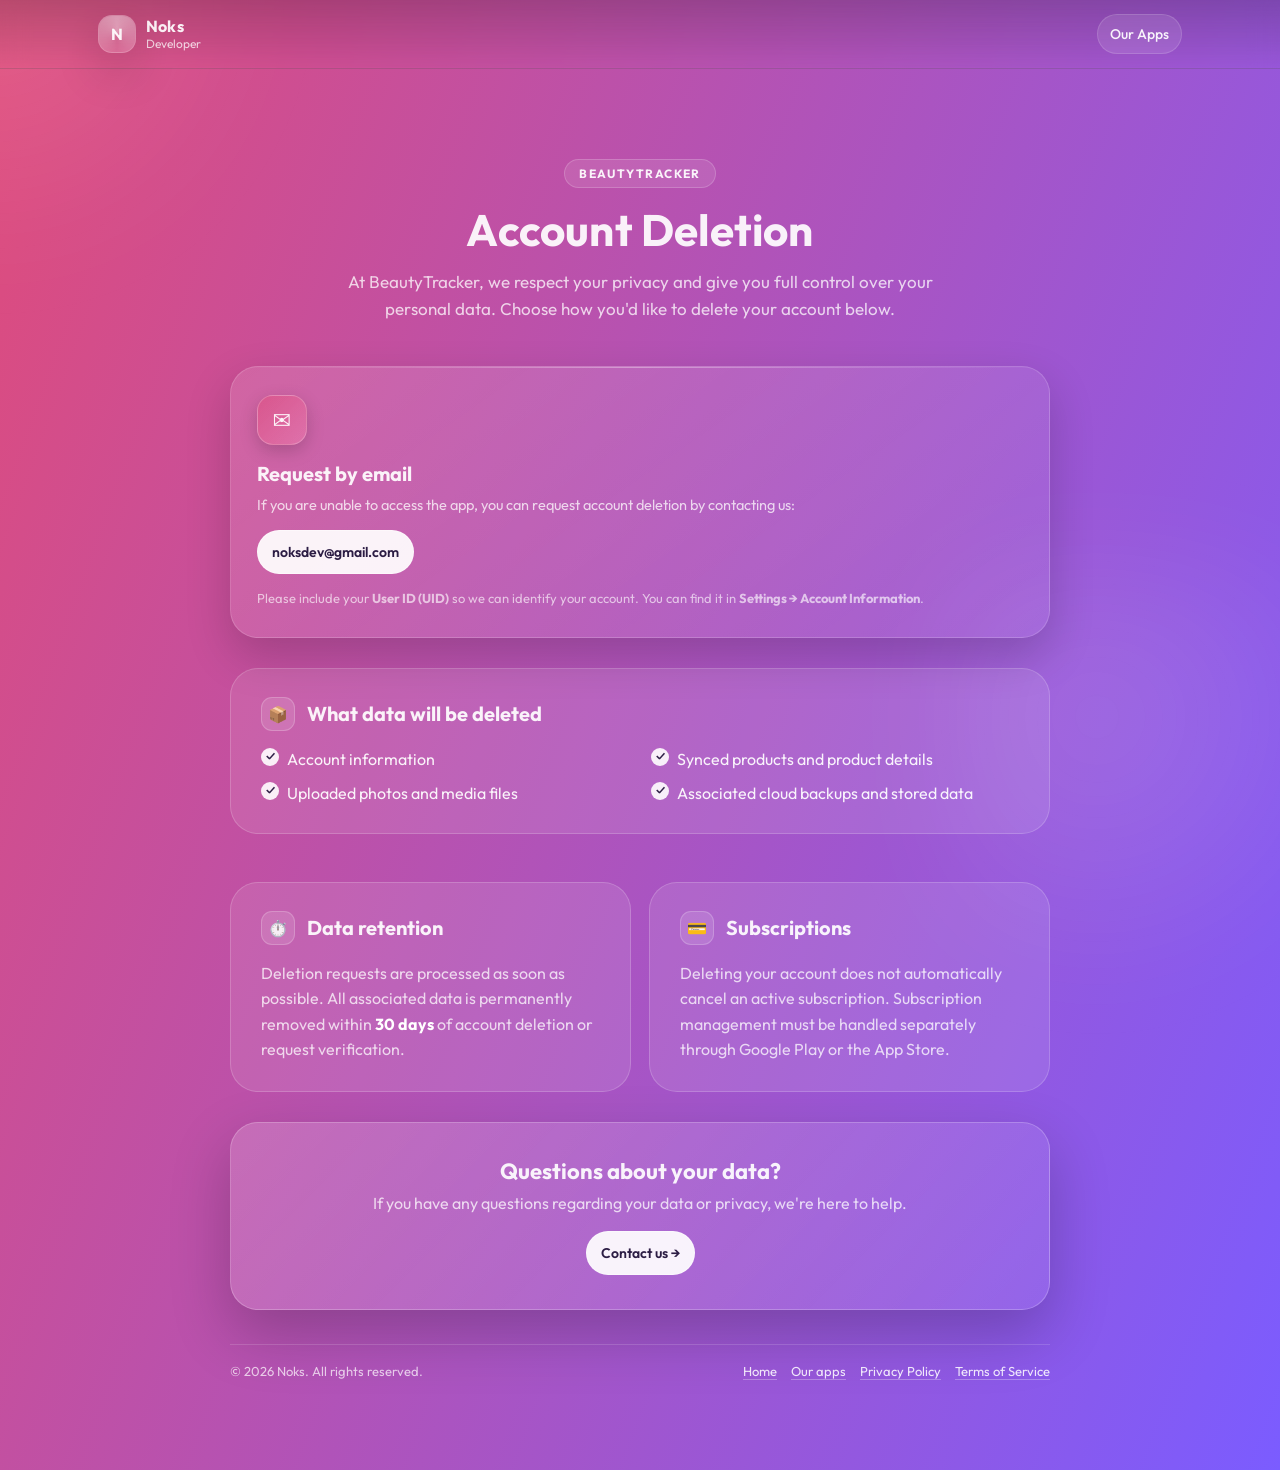
==== commit 7faed801: "delete only by email" ====
--- a/beautytracker/index.html
+++ b/beautytracker/index.html
@@ -44,22 +44,7 @@
     </p>
   </section>
 
-  <div class="del-grid">
-
-    <article class="del-card">
-      <div class="del-icon" aria-hidden="true">🗑️</div>
-      <h2>Delete in the app</h2>
-      <p>You can permanently delete your account directly from the app:</p>
-      <div class="del-path">
-        <span>Settings</span>
-        <span class="sep">→</span>
-        <span>Delete Account</span>
-      </div>
-      <p class="del-note">
-        Deleting your account will remove your BeautyTracker account and all associated
-        cloud data.
-      </p>
-    </article>
+  <div class="del-grid del-grid--single">
 
     <article class="del-card">
       <div class="del-icon" aria-hidden="true">✉️</div>
--- a/assets/styles.css
+++ b/assets/styles.css
@@ -2023,6 +2023,10 @@
   margin-bottom: 18px;
 }
 
+.del-grid--single {
+  grid-template-columns: 1fr;
+}
+
 .del-card {
   background: linear-gradient(145deg, rgba(255,255,255,.13), rgba(255,255,255,.06));
   border: 1px solid rgba(255,255,255,.16);
